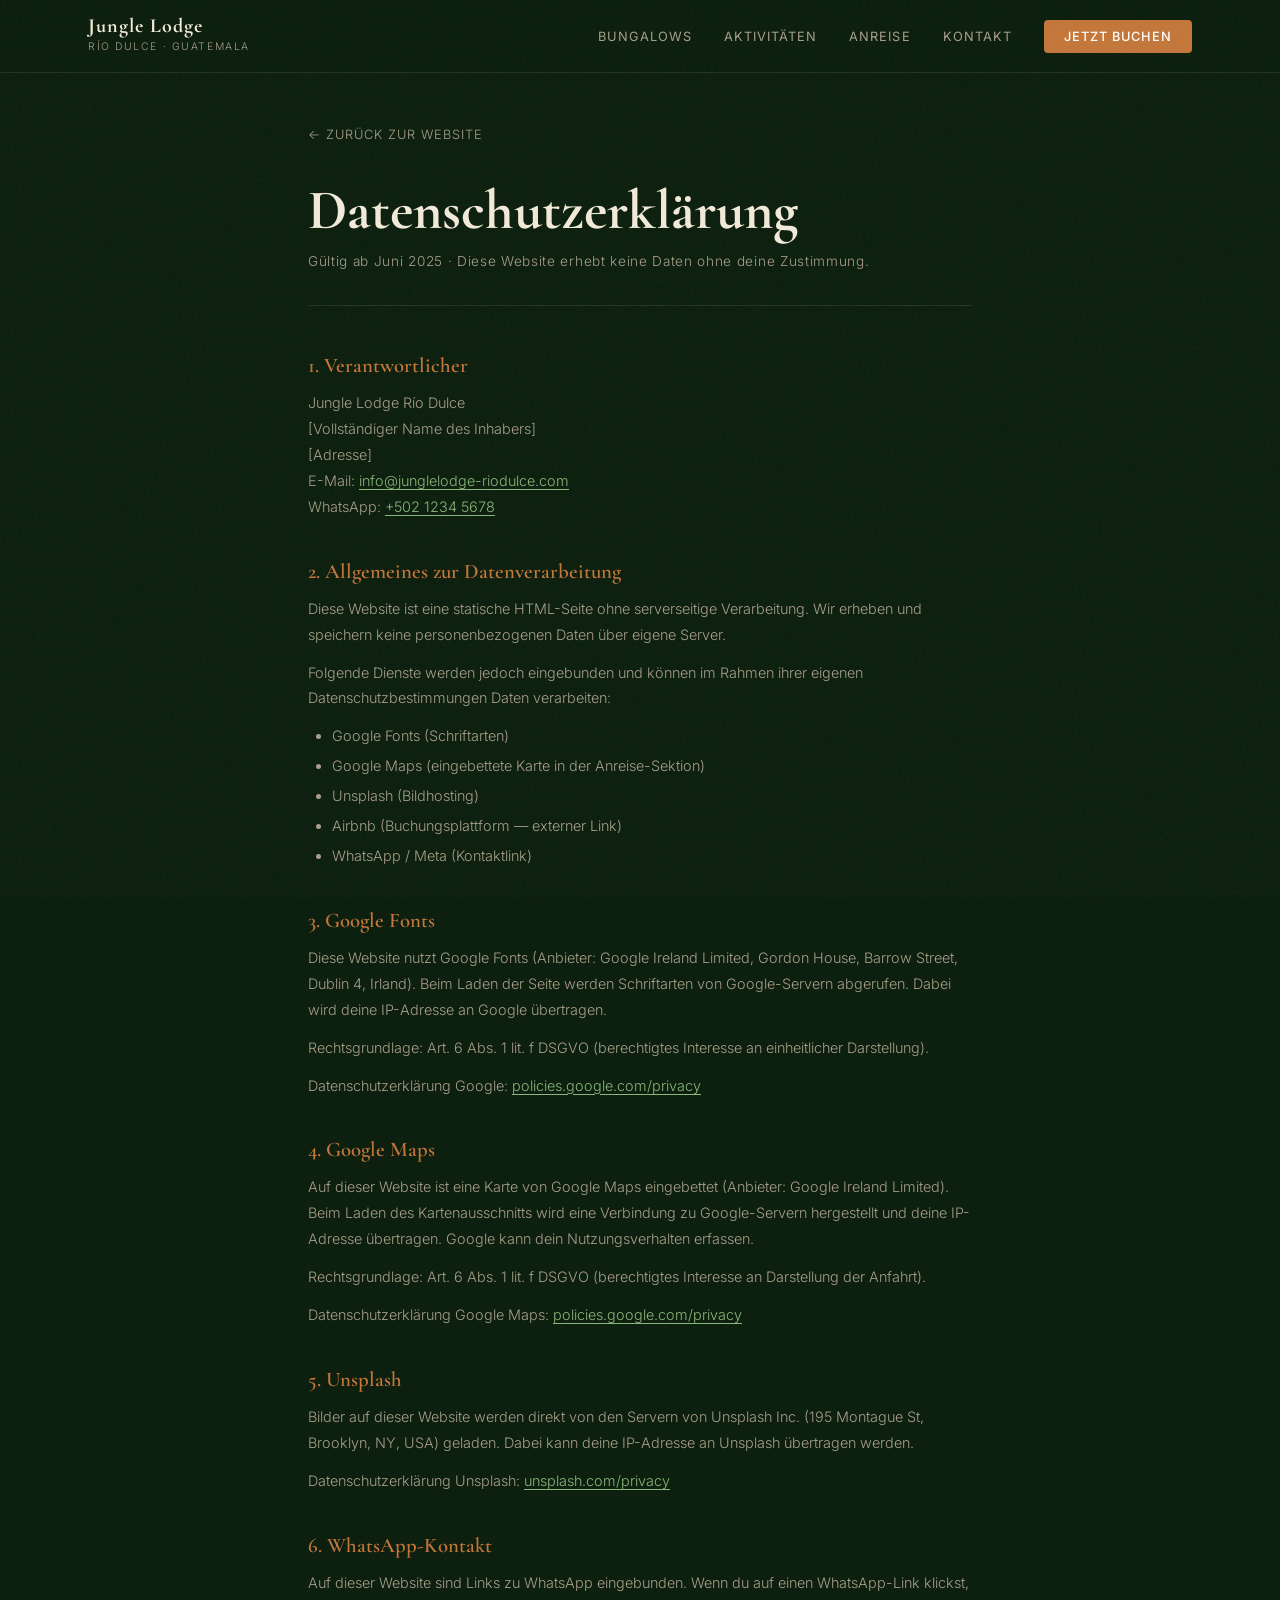
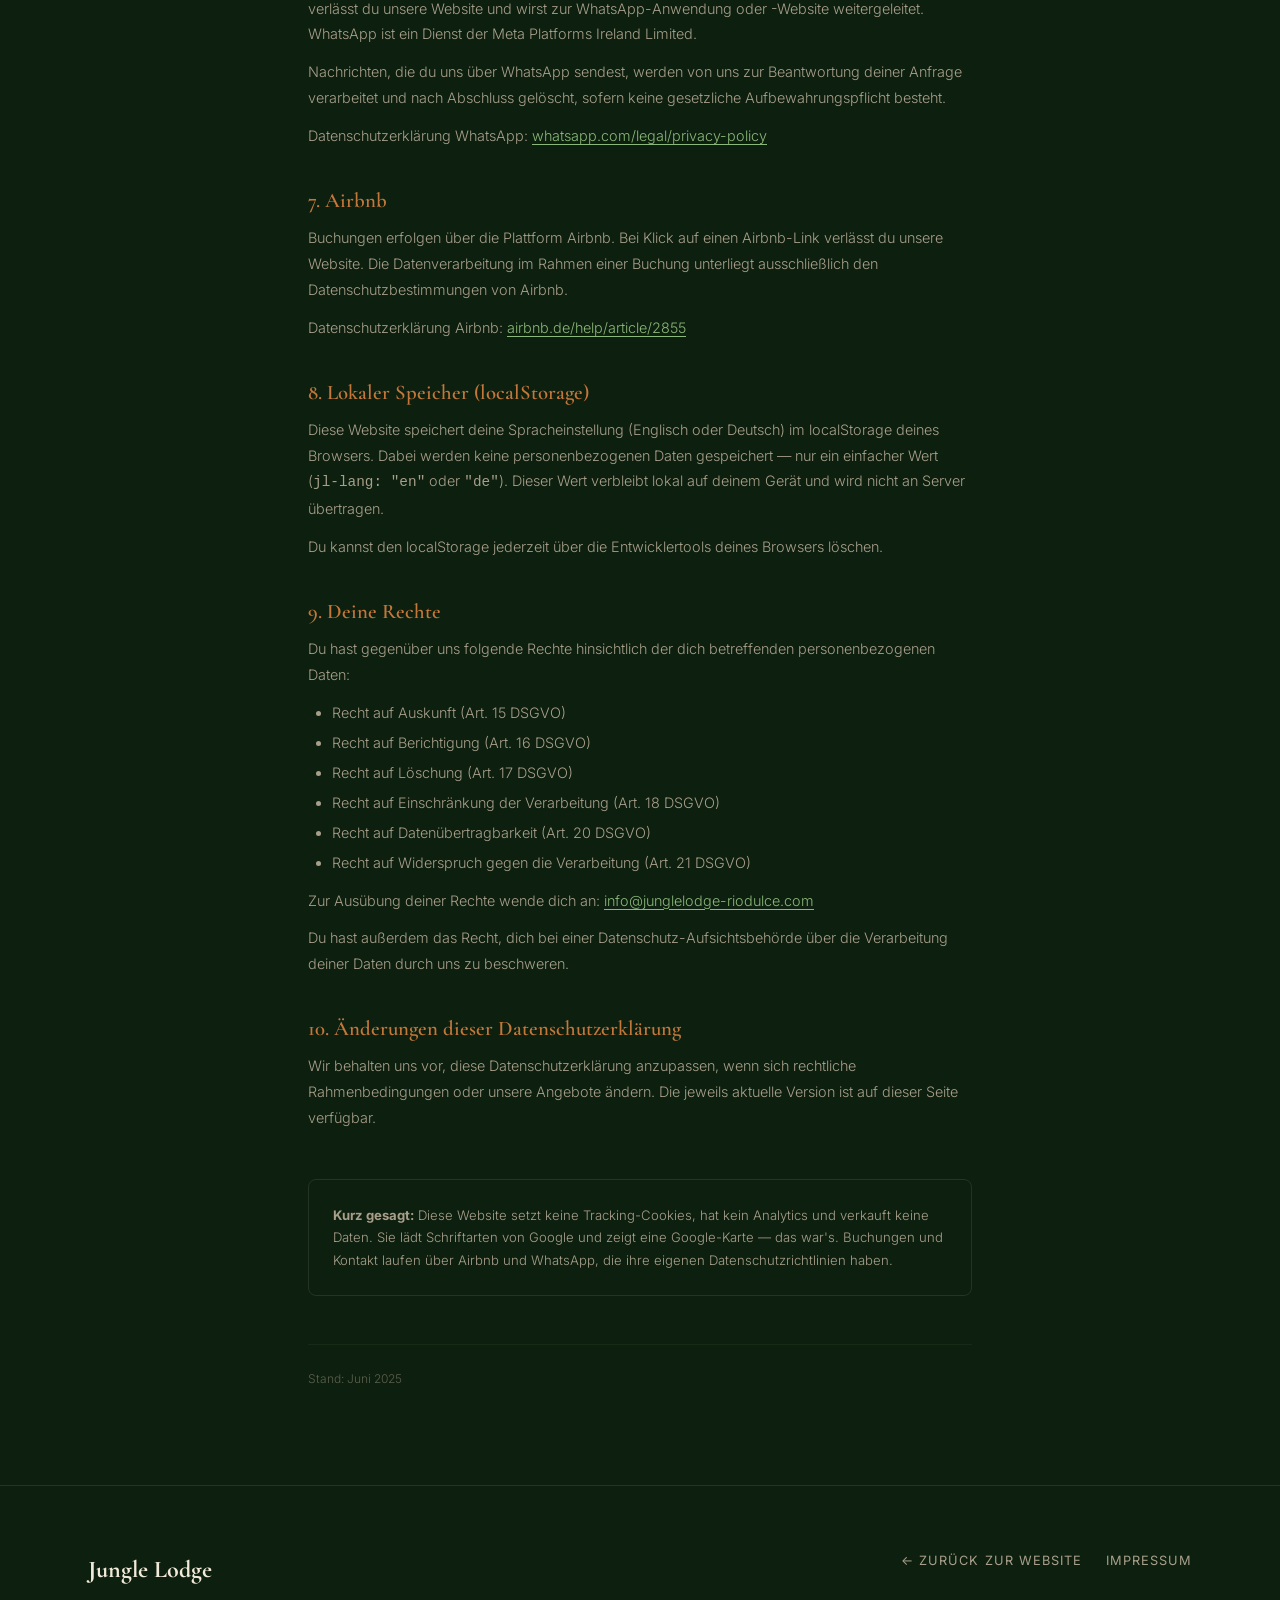
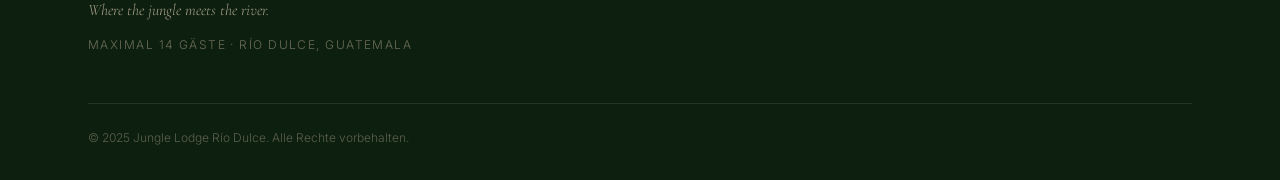
==== datenschutz.html @ 32c6dce7 "Add language switcher (EN/DE), Impressum, Datenschutz, fix distances to km" ====
<!DOCTYPE html>
<html lang="de">
<head>
  <meta charset="UTF-8" />
  <meta name="viewport" content="width=device-width, initial-scale=1.0" />
  <title>Datenschutz · Jungle Lodge Río Dulce</title>
  <link rel="preconnect" href="https://fonts.googleapis.com" />
  <link rel="preconnect" href="https://fonts.gstatic.com" crossorigin />
  <link href="https://fonts.googleapis.com/css2?family=Cormorant+Garamond:ital,wght@0,400;0,600;0,700;1,400;1,600&family=Inter:wght@300;400;500&display=swap" rel="stylesheet" />
  <link rel="stylesheet" href="style.css" />
  <style>
    .legal-page {
      min-height: 100vh;
      padding: 120px 0 6rem;
    }
    .legal-page__header {
      margin-bottom: 3rem;
      padding-bottom: 2rem;
      border-bottom: 1px solid var(--border);
    }
    .legal-page__back {
      display: inline-flex;
      align-items: center;
      gap: 0.5rem;
      font-size: 0.8rem;
      letter-spacing: 0.08em;
      text-transform: uppercase;
      color: var(--text-muted);
      margin-bottom: 2rem;
      transition: color var(--transition);
    }
    .legal-page__back:hover { color: var(--highlight); }
    .legal-page__title {
      font-family: var(--font-display);
      font-size: clamp(2rem, 5vw, 3.5rem);
      font-weight: 700;
      margin-bottom: 0.5rem;
    }
    .legal-page__subtitle {
      font-size: 0.85rem;
      color: var(--text-muted);
      letter-spacing: 0.05em;
    }
    .legal-section {
      margin-bottom: 2.5rem;
    }
    .legal-section h2 {
      font-family: var(--font-display);
      font-size: 1.3rem;
      font-weight: 600;
      margin-bottom: 0.75rem;
      color: var(--accent);
    }
    .legal-section h3 {
      font-family: var(--font-display);
      font-size: 1.05rem;
      font-weight: 600;
      margin: 1.25rem 0 0.5rem;
      color: var(--text);
    }
    .legal-section p,
    .legal-section address {
      font-size: 0.9rem;
      color: var(--text-muted);
      line-height: 1.8;
      font-style: normal;
      margin-bottom: 0.75rem;
    }
    .legal-section ul {
      list-style: disc;
      padding-left: 1.5rem;
      margin-bottom: 0.75rem;
    }
    .legal-section ul li {
      font-size: 0.9rem;
      color: var(--text-muted);
      line-height: 1.8;
      margin-bottom: 0.25rem;
    }
    .legal-section a {
      color: var(--highlight);
      text-decoration: underline;
      text-underline-offset: 3px;
    }
    .legal-note {
      margin-top: 3rem;
      padding: 1.5rem;
      border: 1px solid var(--border);
      border-radius: var(--radius-lg);
      font-size: 0.82rem;
      color: var(--text-muted);
      line-height: 1.7;
    }
    .legal-updated {
      font-size: 0.75rem;
      color: var(--text-muted);
      opacity: 0.5;
      margin-top: 3rem;
      padding-top: 1.5rem;
      border-top: 1px solid var(--border);
    }
  </style>
</head>
<body>

  <nav class="nav scrolled" id="nav">
    <div class="nav__inner">
      <a href="index.html" class="nav__logo">
        <span class="nav__logo-name">Jungle Lodge</span>
        <span class="nav__logo-sub">Río Dulce · Guatemala</span>
      </a>
      <ul class="nav__links">
        <li><a href="index.html#bungalows" class="nav__link">Bungalows</a></li>
        <li><a href="index.html#activities" class="nav__link">Aktivitäten</a></li>
        <li><a href="index.html#arrival" class="nav__link">Anreise</a></li>
        <li><a href="index.html#contact" class="nav__link">Kontakt</a></li>
        <li><a href="#" class="nav__cta">Jetzt buchen</a></li>
      </ul>
      <div class="nav__right-mobile">
        <a href="index.html" class="lang-toggle lang-toggle--mobile">← Zurück</a>
      </div>
    </div>
  </nav>

  <main class="legal-page">
    <div class="container" style="max-width: 760px;">

      <div class="legal-page__header">
        <a href="index.html" class="legal-page__back">← Zurück zur Website</a>
        <h1 class="legal-page__title">Datenschutzerklärung</h1>
        <p class="legal-page__subtitle">Gültig ab Juni 2025 · Diese Website erhebt keine Daten ohne deine Zustimmung.</p>
      </div>

      <div class="legal-section">
        <h2>1. Verantwortlicher</h2>
        <address>
          Jungle Lodge Río Dulce<br>
          [Vollständiger Name des Inhabers]<br>
          [Adresse]<br>
          E-Mail: <a href="mailto:info@junglelodge-riodulce.com">info@junglelodge-riodulce.com</a><br>
          WhatsApp: <a href="https://wa.me/50212345678">+502 1234 5678</a>
        </address>
      </div>

      <div class="legal-section">
        <h2>2. Allgemeines zur Datenverarbeitung</h2>
        <p>Diese Website ist eine statische HTML-Seite ohne serverseitige Verarbeitung. Wir erheben und speichern keine personenbezogenen Daten über eigene Server.</p>
        <p>Folgende Dienste werden jedoch eingebunden und können im Rahmen ihrer eigenen Datenschutzbestimmungen Daten verarbeiten:</p>
        <ul>
          <li>Google Fonts (Schriftarten)</li>
          <li>Google Maps (eingebettete Karte in der Anreise-Sektion)</li>
          <li>Unsplash (Bildhosting)</li>
          <li>Airbnb (Buchungsplattform — externer Link)</li>
          <li>WhatsApp / Meta (Kontaktlink)</li>
        </ul>
      </div>

      <div class="legal-section">
        <h2>3. Google Fonts</h2>
        <p>Diese Website nutzt Google Fonts (Anbieter: Google Ireland Limited, Gordon House, Barrow Street, Dublin 4, Irland). Beim Laden der Seite werden Schriftarten von Google-Servern abgerufen. Dabei wird deine IP-Adresse an Google übertragen.</p>
        <p>Rechtsgrundlage: Art. 6 Abs. 1 lit. f DSGVO (berechtigtes Interesse an einheitlicher Darstellung).</p>
        <p>Datenschutzerklärung Google: <a href="https://policies.google.com/privacy" target="_blank" rel="noopener">policies.google.com/privacy</a></p>
      </div>

      <div class="legal-section">
        <h2>4. Google Maps</h2>
        <p>Auf dieser Website ist eine Karte von Google Maps eingebettet (Anbieter: Google Ireland Limited). Beim Laden des Kartenausschnitts wird eine Verbindung zu Google-Servern hergestellt und deine IP-Adresse übertragen. Google kann dein Nutzungsverhalten erfassen.</p>
        <p>Rechtsgrundlage: Art. 6 Abs. 1 lit. f DSGVO (berechtigtes Interesse an Darstellung der Anfahrt).</p>
        <p>Datenschutzerklärung Google Maps: <a href="https://policies.google.com/privacy" target="_blank" rel="noopener">policies.google.com/privacy</a></p>
      </div>

      <div class="legal-section">
        <h2>5. Unsplash</h2>
        <p>Bilder auf dieser Website werden direkt von den Servern von Unsplash Inc. (195 Montague St, Brooklyn, NY, USA) geladen. Dabei kann deine IP-Adresse an Unsplash übertragen werden.</p>
        <p>Datenschutzerklärung Unsplash: <a href="https://unsplash.com/privacy" target="_blank" rel="noopener">unsplash.com/privacy</a></p>
      </div>

      <div class="legal-section">
        <h2>6. WhatsApp-Kontakt</h2>
        <p>Auf dieser Website sind Links zu WhatsApp eingebunden. Wenn du auf einen WhatsApp-Link klickst, verlässt du unsere Website und wirst zur WhatsApp-Anwendung oder -Website weitergeleitet. WhatsApp ist ein Dienst der Meta Platforms Ireland Limited.</p>
        <p>Nachrichten, die du uns über WhatsApp sendest, werden von uns zur Beantwortung deiner Anfrage verarbeitet und nach Abschluss gelöscht, sofern keine gesetzliche Aufbewahrungspflicht besteht.</p>
        <p>Datenschutzerklärung WhatsApp: <a href="https://www.whatsapp.com/legal/privacy-policy" target="_blank" rel="noopener">whatsapp.com/legal/privacy-policy</a></p>
      </div>

      <div class="legal-section">
        <h2>7. Airbnb</h2>
        <p>Buchungen erfolgen über die Plattform Airbnb. Bei Klick auf einen Airbnb-Link verlässt du unsere Website. Die Datenverarbeitung im Rahmen einer Buchung unterliegt ausschließlich den Datenschutzbestimmungen von Airbnb.</p>
        <p>Datenschutzerklärung Airbnb: <a href="https://www.airbnb.de/help/article/2855" target="_blank" rel="noopener">airbnb.de/help/article/2855</a></p>
      </div>

      <div class="legal-section">
        <h2>8. Lokaler Speicher (localStorage)</h2>
        <p>Diese Website speichert deine Spracheinstellung (Englisch oder Deutsch) im localStorage deines Browsers. Dabei werden keine personenbezogenen Daten gespeichert — nur ein einfacher Wert (<code>jl-lang: "en"</code> oder <code>"de"</code>). Dieser Wert verbleibt lokal auf deinem Gerät und wird nicht an Server übertragen.</p>
        <p>Du kannst den localStorage jederzeit über die Entwicklertools deines Browsers löschen.</p>
      </div>

      <div class="legal-section">
        <h2>9. Deine Rechte</h2>
        <p>Du hast gegenüber uns folgende Rechte hinsichtlich der dich betreffenden personenbezogenen Daten:</p>
        <ul>
          <li>Recht auf Auskunft (Art. 15 DSGVO)</li>
          <li>Recht auf Berichtigung (Art. 16 DSGVO)</li>
          <li>Recht auf Löschung (Art. 17 DSGVO)</li>
          <li>Recht auf Einschränkung der Verarbeitung (Art. 18 DSGVO)</li>
          <li>Recht auf Datenübertragbarkeit (Art. 20 DSGVO)</li>
          <li>Recht auf Widerspruch gegen die Verarbeitung (Art. 21 DSGVO)</li>
        </ul>
        <p>Zur Ausübung deiner Rechte wende dich an: <a href="mailto:info@junglelodge-riodulce.com">info@junglelodge-riodulce.com</a></p>
        <p>Du hast außerdem das Recht, dich bei einer Datenschutz-Aufsichtsbehörde über die Verarbeitung deiner Daten durch uns zu beschweren.</p>
      </div>

      <div class="legal-section">
        <h2>10. Änderungen dieser Datenschutzerklärung</h2>
        <p>Wir behalten uns vor, diese Datenschutzerklärung anzupassen, wenn sich rechtliche Rahmenbedingungen oder unsere Angebote ändern. Die jeweils aktuelle Version ist auf dieser Seite verfügbar.</p>
      </div>

      <div class="legal-note">
        <strong>Kurz gesagt:</strong> Diese Website setzt keine Tracking-Cookies, hat kein Analytics und verkauft keine Daten. Sie lädt Schriftarten von Google und zeigt eine Google-Karte — das war's. Buchungen und Kontakt laufen über Airbnb und WhatsApp, die ihre eigenen Datenschutzrichtlinien haben.
      </div>

      <p class="legal-updated">Stand: Juni 2025</p>

    </div>
  </main>

  <footer class="footer">
    <div class="container">
      <div class="footer__inner">
        <div class="footer__brand">
          <span class="footer__logo">Jungle Lodge</span>
          <span class="footer__tagline">Where the jungle meets the river.</span>
          <span class="footer__detail">Maximal 14 Gäste · Río Dulce, Guatemala</span>
        </div>
        <nav class="footer__links">
          <a href="index.html" class="footer__link">← Zurück zur Website</a>
          <a href="impressum.html" class="footer__link">Impressum</a>
        </nav>
      </div>
      <div class="footer__bottom">
        <p>&copy; 2025 Jungle Lodge Río Dulce. Alle Rechte vorbehalten.</p>
      </div>
    </div>
  </footer>

</body>
</html>
---- style.css ----
/* ═══════════════════════════════════════════════
   JUNGLE LODGE RÍO DULCE — Stylesheet
   Mobile-first · Dark tropical aesthetic
═══════════════════════════════════════════════ */

/* ─── RESET & BASE ─── */
*, *::before, *::after {
  box-sizing: border-box;
  margin: 0;
  padding: 0;
}

:root {
  --bg:          #0d1f0e;
  --bg-mid:      #111a0f;
  --bg-light:    #162514;
  --primary:     #2d5a1b;
  --primary-light: #3a7022;
  --accent:      #c4773a;
  --accent-hover:#d9884a;
  --text:        #f2ead8;
  --text-muted:  #a89f8a;
  --highlight:   #8ab87a;
  --border:      rgba(242, 234, 216, 0.10);

  --font-display: 'Cormorant Garamond', Georgia, serif;
  --font-body:    'Inter', system-ui, sans-serif;

  --radius:      4px;
  --radius-lg:   8px;
  --transition:  0.3s ease;

  --container:   1200px;
  --gutter:      1.5rem;
}

html {
  scroll-behavior: smooth;
  font-size: 16px;
}

body {
  background-color: var(--bg);
  color: var(--text);
  font-family: var(--font-body);
  font-weight: 300;
  line-height: 1.7;
  /* subtle noise texture overlay */
  position: relative;
}

body::before {
  content: '';
  position: fixed;
  inset: 0;
  background-image: url("data:image/svg+xml,%3Csvg viewBox='0 0 256 256' xmlns='http://www.w3.org/2000/svg'%3E%3Cfilter id='noise'%3E%3CfeTurbulence type='fractalNoise' baseFrequency='0.9' numOctaves='4' stitchTiles='stitch'/%3E%3C/filter%3E%3Crect width='100%25' height='100%25' filter='url(%23noise)' opacity='1'/%3E%3C/svg%3E");
  opacity: 0.025;
  pointer-events: none;
  z-index: 9999;
}

img {
  display: block;
  max-width: 100%;
}

a {
  color: inherit;
  text-decoration: none;
}

ul {
  list-style: none;
}

/* ─── TYPOGRAPHY ─── */
h1, h2, h3, h4, h5 {
  font-family: var(--font-display);
  font-weight: 600;
  line-height: 1.15;
  color: var(--text);
}

.section-label {
  font-family: var(--font-body);
  font-size: 0.7rem;
  font-weight: 500;
  letter-spacing: 0.2em;
  text-transform: uppercase;
  color: var(--accent);
  margin-bottom: 0.75rem;
}

.section-title {
  font-family: var(--font-display);
  font-size: clamp(2rem, 5vw, 3rem);
  font-weight: 600;
  color: var(--text);
  margin-bottom: 2rem;
}

/* ─── CONTAINER ─── */
.container {
  width: 100%;
  max-width: var(--container);
  margin-inline: auto;
  padding-inline: var(--gutter);
}

/* ─── BUTTONS ─── */
.btn {
  display: inline-block;
  padding: 0.75rem 1.75rem;
  border-radius: var(--radius);
  font-family: var(--font-body);
  font-size: 0.85rem;
  font-weight: 500;
  letter-spacing: 0.05em;
  text-transform: uppercase;
  transition: all var(--transition);
  cursor: pointer;
  border: none;
  text-align: center;
}

.btn--primary {
  background-color: var(--accent);
  color: #fff;
}
.btn--primary:hover {
  background-color: var(--accent-hover);
  transform: translateY(-1px);
}

.btn--outline {
  background-color: transparent;
  color: var(--text);
  border: 1px solid rgba(242, 234, 216, 0.4);
}
.btn--outline:hover {
  border-color: var(--text);
  background-color: rgba(242, 234, 216, 0.07);
}

.btn--full {
  display: block;
  width: 100%;
}

/* ─── LANGUAGE TOGGLE ─── */
.lang-toggle {
  background: none;
  border: 1px solid rgba(242, 234, 216, 0.25);
  color: var(--text-muted);
  font-family: var(--font-body);
  font-size: 0.7rem;
  font-weight: 500;
  letter-spacing: 0.12em;
  padding: 0.35rem 0.65rem;
  border-radius: var(--radius);
  cursor: pointer;
  transition: all var(--transition);
}
.lang-toggle:hover {
  border-color: var(--text);
  color: var(--text);
}
.lang-toggle--mobile {
  font-size: 0.7rem;
  padding: 0.3rem 0.55rem;
}

.nav__right-mobile {
  display: flex;
  align-items: center;
  gap: 0.75rem;
}

/* ─── SCROLL ANIMATIONS ─── */
.fade-in-up {
  opacity: 0;
  transform: translateY(28px);
  transition: opacity 0.65s ease, transform 0.65s ease;
}
.fade-in-up.visible {
  opacity: 1;
  transform: translateY(0);
}

/* ═══════════════════════════════════════════════
   NAVIGATION
═══════════════════════════════════════════════ */
.nav {
  position: fixed;
  top: 0;
  left: 0;
  right: 0;
  z-index: 1000;
  transition: background-color 0.4s ease, backdrop-filter 0.4s ease, box-shadow 0.4s ease;
  padding: 1.5rem 0;
}

.nav.scrolled {
  background-color: rgba(13, 31, 14, 0.96);
  backdrop-filter: blur(12px);
  box-shadow: 0 1px 0 var(--border);
  padding: 1rem 0;
}

.nav__inner {
  max-width: var(--container);
  margin-inline: auto;
  padding-inline: var(--gutter);
  display: flex;
  align-items: center;
  justify-content: space-between;
}

.nav__logo {
  display: flex;
  flex-direction: column;
}
.nav__logo-name {
  font-family: var(--font-display);
  font-size: 1.25rem;
  font-weight: 700;
  letter-spacing: 0.05em;
  color: var(--text);
  line-height: 1;
}
.nav__logo-sub {
  font-size: 0.65rem;
  letter-spacing: 0.15em;
  text-transform: uppercase;
  color: var(--text-muted);
  margin-top: 2px;
}

.nav__links {
  display: none;
  align-items: center;
  gap: 2rem;
}

.nav__link {
  font-size: 0.8rem;
  font-weight: 400;
  letter-spacing: 0.08em;
  text-transform: uppercase;
  color: var(--text-muted);
  transition: color var(--transition);
}
.nav__link:hover {
  color: var(--text);
}

.nav__cta {
  font-size: 0.8rem;
  font-weight: 500;
  letter-spacing: 0.08em;
  text-transform: uppercase;
  background-color: var(--accent);
  color: #fff;
  padding: 0.55rem 1.25rem;
  border-radius: var(--radius);
  transition: background-color var(--transition);
}
.nav__cta:hover {
  background-color: var(--accent-hover);
}

.nav__hamburger {
  display: flex;
  flex-direction: column;
  gap: 5px;
  background: none;
  border: none;
  cursor: pointer;
  padding: 4px;
}
.nav__hamburger span {
  display: block;
  width: 24px;
  height: 1.5px;
  background-color: var(--text);
  transition: all var(--transition);
}

/* Mobile overlay */
.nav__overlay {
  position: fixed;
  inset: 0;
  background-color: var(--bg);
  display: flex;
  flex-direction: column;
  align-items: center;
  justify-content: center;
  gap: 2.5rem;
  opacity: 0;
  pointer-events: none;
  transition: opacity 0.35s ease;
  z-index: 2000;
}
.nav__overlay.open {
  opacity: 1;
  pointer-events: all;
}

.nav__overlay-close {
  position: absolute;
  top: 1.5rem;
  right: 1.5rem;
  background: none;
  border: none;
  color: var(--text-muted);
  font-size: 1.5rem;
  cursor: pointer;
  transition: color var(--transition);
}
.nav__overlay-close:hover {
  color: var(--text);
}

.nav__overlay-links {
  display: flex;
  flex-direction: column;
  align-items: center;
  gap: 2rem;
}
.nav__overlay-link {
  font-family: var(--font-display);
  font-size: 2.25rem;
  font-weight: 600;
  color: var(--text);
  transition: color var(--transition);
}
.nav__overlay-link:hover {
  color: var(--highlight);
}
.nav__overlay-cta {
  display: inline-block;
  margin-top: 0.5rem;
  background-color: var(--accent);
  color: #fff;
  padding: 0.9rem 2.5rem;
  border-radius: var(--radius);
  font-size: 0.9rem;
  font-weight: 500;
  letter-spacing: 0.08em;
  text-transform: uppercase;
  transition: background-color var(--transition);
}
.nav__overlay-cta:hover {
  background-color: var(--accent-hover);
}

/* ═══════════════════════════════════════════════
   HERO
═══════════════════════════════════════════════ */
.hero {
  position: relative;
  height: 100svh;
  min-height: 600px;
  display: flex;
  align-items: center;
  justify-content: center;
  overflow: hidden;
}

.hero__bg {
  position: absolute;
  inset: 0;
}

.hero__img {
  width: 100%;
  height: 100%;
  object-fit: cover;
  object-position: center;
}

.hero__overlay {
  position: absolute;
  inset: 0;
  background: linear-gradient(
    to bottom,
    rgba(13, 31, 14, 0.35) 0%,
    rgba(13, 31, 14, 0.15) 40%,
    rgba(13, 31, 14, 0.75) 80%,
    rgba(13, 31, 14, 0.95) 100%
  );
}

.hero__content {
  position: relative;
  z-index: 2;
  text-align: center;
  padding: var(--gutter);
  max-width: 800px;
}

.hero__eyebrow {
  font-size: 0.7rem;
  font-weight: 500;
  letter-spacing: 0.25em;
  text-transform: uppercase;
  color: var(--accent);
  margin-bottom: 1rem;
  transition-delay: 0.1s;
}

.hero__headline {
  font-family: var(--font-display);
  font-size: clamp(3rem, 9vw, 6.5rem);
  font-weight: 700;
  line-height: 1.05;
  color: var(--text);
  margin-bottom: 1.25rem;
  transition-delay: 0.2s;
}

.hero__sub {
  font-size: clamp(0.95rem, 2vw, 1.15rem);
  color: rgba(242, 234, 216, 0.75);
  line-height: 1.6;
  margin-bottom: 2.5rem;
  transition-delay: 0.3s;
}

.hero__actions {
  display: flex;
  gap: 1rem;
  justify-content: center;
  flex-wrap: wrap;
  transition-delay: 0.4s;
}

/* Scroll indicator */
.hero__scroll-indicator {
  position: absolute;
  bottom: 2rem;
  left: 50%;
  transform: translateX(-50%);
  z-index: 2;
}
.hero__scroll-icon {
  display: block;
  width: 24px;
  height: 40px;
  border: 1.5px solid rgba(242, 234, 216, 0.35);
  border-radius: 12px;
  position: relative;
}
.hero__scroll-icon::after {
  content: '';
  position: absolute;
  top: 6px;
  left: 50%;
  transform: translateX(-50%);
  width: 3px;
  height: 8px;
  background-color: var(--accent);
  border-radius: 2px;
  animation: scroll-dot 2s ease infinite;
}
@keyframes scroll-dot {
  0%   { opacity: 1; top: 6px; }
  100% { opacity: 0; top: 20px; }
}

/* ═══════════════════════════════════════════════
   INTRO / PHILOSOPHY
═══════════════════════════════════════════════ */
.intro {
  padding: 7rem 0 5rem;
  background-color: var(--bg);
}

.intro__text {
  max-width: 680px;
  margin-bottom: 4rem;
}

.intro__body {
  font-size: clamp(1rem, 2vw, 1.2rem);
  color: var(--text-muted);
  line-height: 1.8;
}

.intro__pillars {
  display: grid;
  grid-template-columns: 1fr;
  gap: 2rem;
}

.pillar {
  padding: 2rem;
  background-color: var(--bg-light);
  border: 1px solid var(--border);
  border-radius: var(--radius-lg);
  transition-delay: calc(var(--i, 0) * 0.1s);
}

.pillar__icon {
  font-size: 2rem;
  display: block;
  margin-bottom: 1rem;
}

.pillar__title {
  font-family: var(--font-display);
  font-size: 1.4rem;
  font-weight: 600;
  margin-bottom: 0.5rem;
}

.pillar__desc {
  font-size: 0.9rem;
  color: var(--text-muted);
  line-height: 1.7;
}

/* ═══════════════════════════════════════════════
   BUNGALOWS
═══════════════════════════════════════════════ */
.bungalows {
  padding: 6rem 0;
  background-color: var(--bg-mid);
}

.section-header {
  margin-bottom: 3.5rem;
}

.bungalows__grid {
  display: grid;
  grid-template-columns: 1fr;
  gap: 2rem;
  margin-bottom: 2.5rem;
}

.bungalow-card {
  background-color: var(--bg-light);
  border: 1px solid var(--border);
  border-radius: var(--radius-lg);
  overflow: hidden;
  display: flex;
  flex-direction: column;
  transition: transform 0.35s ease, box-shadow 0.35s ease;
}
.bungalow-card:hover {
  transform: translateY(-4px);
  box-shadow: 0 16px 48px rgba(0,0,0,0.4);
}

.bungalow-card__img-wrap {
  position: relative;
  overflow: hidden;
  height: 240px;
}
.bungalow-card__img {
  width: 100%;
  height: 100%;
  object-fit: cover;
  transition: transform 0.6s ease;
}
.bungalow-card:hover .bungalow-card__img {
  transform: scale(1.04);
}

.bungalow-card__badge {
  position: absolute;
  top: 1rem;
  right: 1rem;
  background-color: var(--accent);
  color: #fff;
  font-size: 0.75rem;
  font-weight: 500;
  letter-spacing: 0.04em;
  padding: 0.35rem 0.75rem;
  border-radius: 2px;
}

.bungalow-card__body {
  padding: 1.75rem;
  display: flex;
  flex-direction: column;
  gap: 0.75rem;
  flex: 1;
}

.bungalow-card__name {
  font-family: var(--font-display);
  font-size: 1.6rem;
  font-weight: 700;
}

.bungalow-card__target {
  font-size: 0.75rem;
  letter-spacing: 0.1em;
  text-transform: uppercase;
  color: var(--accent);
  font-weight: 500;
}

.bungalow-card__desc {
  font-size: 0.9rem;
  color: var(--text-muted);
  line-height: 1.7;
  flex: 1;
}

.bungalow-card__tags {
  display: flex;
  flex-wrap: wrap;
  gap: 0.4rem;
  margin-top: 0.25rem;
}

.tag {
  font-size: 0.7rem;
  font-weight: 500;
  letter-spacing: 0.06em;
  text-transform: uppercase;
  color: var(--highlight);
  background-color: rgba(138, 184, 122, 0.1);
  border: 1px solid rgba(138, 184, 122, 0.2);
  padding: 0.25rem 0.6rem;
  border-radius: 2px;
}

.bungalows__note {
  font-size: 0.85rem;
  color: var(--text-muted);
  text-align: center;
  padding: 1.25rem 1rem;
  border-top: 1px solid var(--border);
}

/* ═══════════════════════════════════════════════
   ACTIVITIES
═══════════════════════════════════════════════ */
.activities {
  padding: 6rem 0;
  background-color: var(--bg);
}

.activities__grid {
  display: grid;
  grid-template-columns: 1fr;
  gap: 1.5rem;
}

.activity-card {
  display: flex;
  gap: 1.5rem;
  align-items: flex-start;
  padding: 1.75rem;
  background-color: var(--bg-light);
  border: 1px solid var(--border);
  border-radius: var(--radius-lg);
  transition: border-color var(--transition);
}
.activity-card:hover {
  border-color: rgba(196, 119, 58, 0.3);
}

.activity-card__icon {
  font-size: 2rem;
  flex-shrink: 0;
  margin-top: 2px;
}

.activity-card__body {
  flex: 1;
}

.activity-card__meta {
  display: flex;
  align-items: baseline;
  justify-content: space-between;
  gap: 1rem;
  margin-bottom: 0.5rem;
  flex-wrap: wrap;
}

.activity-card__name {
  font-family: var(--font-display);
  font-size: 1.3rem;
  font-weight: 600;
}

.activity-card__price {
  font-size: 0.75rem;
  font-weight: 500;
  letter-spacing: 0.06em;
  text-transform: uppercase;
  color: var(--accent);
  white-space: nowrap;
}
.activity-card__price--free {
  color: var(--highlight);
}

.activity-card__desc {
  font-size: 0.9rem;
  color: var(--text-muted);
  line-height: 1.7;
}

/* ═══════════════════════════════════════════════
   ATMOSPHERE / THE LODGE
═══════════════════════════════════════════════ */
.atmosphere {
  display: grid;
  grid-template-columns: 1fr;
  min-height: 600px;
}

.atmosphere__img-wrap {
  position: relative;
  height: 360px;
  overflow: hidden;
}

.atmosphere__img {
  width: 100%;
  height: 100%;
  object-fit: cover;
}

.atmosphere__content {
  background-color: var(--bg-mid);
  padding: 4rem var(--gutter);
  display: flex;
  flex-direction: column;
  justify-content: center;
  max-width: var(--container);
  margin-inline: auto;
}

.atmosphere__body {
  font-size: 0.95rem;
  color: var(--text-muted);
  line-height: 1.8;
  max-width: 560px;
  margin-bottom: 1.25rem;
}

.atmosphere__quote {
  font-family: var(--font-display);
  font-style: italic;
  font-size: clamp(1.3rem, 3vw, 1.8rem);
  color: var(--text);
  border-left: 3px solid var(--accent);
  padding-left: 1.25rem;
  margin-top: 2rem;
  max-width: 500px;
  line-height: 1.4;
}

/* ═══════════════════════════════════════════════
   ARRIVAL
═══════════════════════════════════════════════ */
.arrival {
  padding: 6rem 0;
  background-color: var(--bg);
}

.arrival__layout {
  display: grid;
  grid-template-columns: 1fr;
  gap: 3rem;
}

.arrival__steps {
  display: flex;
  flex-direction: column;
  gap: 2rem;
}

.arrival__step {
  display: flex;
  gap: 1.5rem;
  align-items: flex-start;
}

.arrival__step-num {
  font-family: var(--font-display);
  font-size: 2.5rem;
  font-weight: 700;
  color: var(--primary-light);
  opacity: 0.5;
  line-height: 1;
  flex-shrink: 0;
  width: 3rem;
}

.arrival__step-text h4 {
  font-family: var(--font-display);
  font-size: 1.25rem;
  font-weight: 600;
  margin-bottom: 0.4rem;
}
.arrival__step-text p {
  font-size: 0.9rem;
  color: var(--text-muted);
  line-height: 1.7;
}

.arrival__map-wrap {
  border-radius: var(--radius-lg);
  overflow: hidden;
  border: 1px solid var(--border);
  margin-bottom: 1rem;
}

.arrival__whatsapp {
  margin-top: 0.5rem;
}

/* ═══════════════════════════════════════════════
   CONTACT STRIP
═══════════════════════════════════════════════ */
.contact-strip {
  padding: 6rem 0;
  background-color: var(--bg-mid);
  border-top: 1px solid var(--border);
}

.contact-strip__inner {
  display: grid;
  grid-template-columns: 1fr;
  gap: 3rem;
  align-items: center;
}

.contact-strip__review {
  font-family: var(--font-display);
  font-style: italic;
  font-size: clamp(1.2rem, 3vw, 1.7rem);
  color: var(--text);
  line-height: 1.5;
  margin-bottom: 0.75rem;
}

.contact-strip__attribution {
  font-size: 0.8rem;
  letter-spacing: 0.1em;
  text-transform: uppercase;
  color: var(--text-muted);
}

.contact-strip__cta-label {
  font-size: 0.85rem;
  color: var(--text-muted);
  margin-bottom: 1.25rem;
  letter-spacing: 0.04em;
}

.contact-strip__actions {
  display: flex;
  flex-direction: column;
  gap: 0.75rem;
}

/* ═══════════════════════════════════════════════
   FOOTER
═══════════════════════════════════════════════ */
.footer {
  background-color: var(--bg);
  border-top: 1px solid var(--border);
  padding: 4rem 0 2rem;
}

.footer__inner {
  display: flex;
  flex-direction: column;
  gap: 2rem;
  margin-bottom: 3rem;
}

.footer__brand {
  display: flex;
  flex-direction: column;
  gap: 0.4rem;
}

.footer__logo {
  font-family: var(--font-display);
  font-size: 1.5rem;
  font-weight: 700;
  color: var(--text);
}

.footer__tagline {
  font-family: var(--font-display);
  font-style: italic;
  font-size: 1rem;
  color: var(--text-muted);
}

.footer__detail {
  font-size: 0.75rem;
  letter-spacing: 0.12em;
  text-transform: uppercase;
  color: var(--text-muted);
  opacity: 0.6;
  margin-top: 0.25rem;
}

.footer__links {
  display: flex;
  flex-wrap: wrap;
  gap: 1.5rem;
}

.footer__link {
  font-size: 0.8rem;
  font-weight: 400;
  letter-spacing: 0.08em;
  text-transform: uppercase;
  color: var(--text-muted);
  transition: color var(--transition);
}
.footer__link:hover {
  color: var(--highlight);
}

.footer__bottom {
  border-top: 1px solid var(--border);
  padding-top: 1.5rem;
}
.footer__bottom p {
  font-size: 0.75rem;
  color: var(--text-muted);
  opacity: 0.5;
}

/* ═══════════════════════════════════════════════
   RESPONSIVE — TABLET 768px
═══════════════════════════════════════════════ */
@media (min-width: 768px) {

  :root {
    --gutter: 2.5rem;
  }

  /* Nav */
  .nav__links {
    display: flex;
  }
  .nav__right-mobile {
    display: none;
  }

  /* Intro pillars */
  .intro__pillars {
    grid-template-columns: repeat(3, 1fr);
  }

  /* Bungalow grid */
  .bungalows__grid {
    grid-template-columns: repeat(2, 1fr);
  }

  /* Activities */
  .activities__grid {
    grid-template-columns: repeat(2, 1fr);
  }

  /* Atmosphere */
  .atmosphere {
    grid-template-columns: 1fr 1fr;
  }
  .atmosphere__img-wrap {
    height: auto;
    min-height: 500px;
  }
  .atmosphere__content {
    padding: 5rem 4rem;
  }

  /* Arrival */
  .arrival__layout {
    grid-template-columns: 1fr 1fr;
  }

  /* Contact strip */
  .contact-strip__inner {
    grid-template-columns: 1fr auto;
  }
  .contact-strip__actions {
    flex-direction: row;
    align-items: flex-start;
    flex-shrink: 0;
  }

  /* Footer */
  .footer__inner {
    flex-direction: row;
    justify-content: space-between;
    align-items: flex-start;
  }
}

/* ═══════════════════════════════════════════════
   RESPONSIVE — DESKTOP 1200px
═══════════════════════════════════════════════ */
@media (min-width: 1200px) {

  :root {
    --gutter: 3rem;
  }

  /* Bungalow grid → 3 columns */
  .bungalows__grid {
    grid-template-columns: repeat(3, 1fr);
  }

  /* Bungalow card image taller on big screens */
  .bungalow-card__img-wrap {
    height: 260px;
  }

  /* Activities → 2x2 keeps well */

  /* Atmosphere */
  .atmosphere__img-wrap {
    min-height: 580px;
  }
}
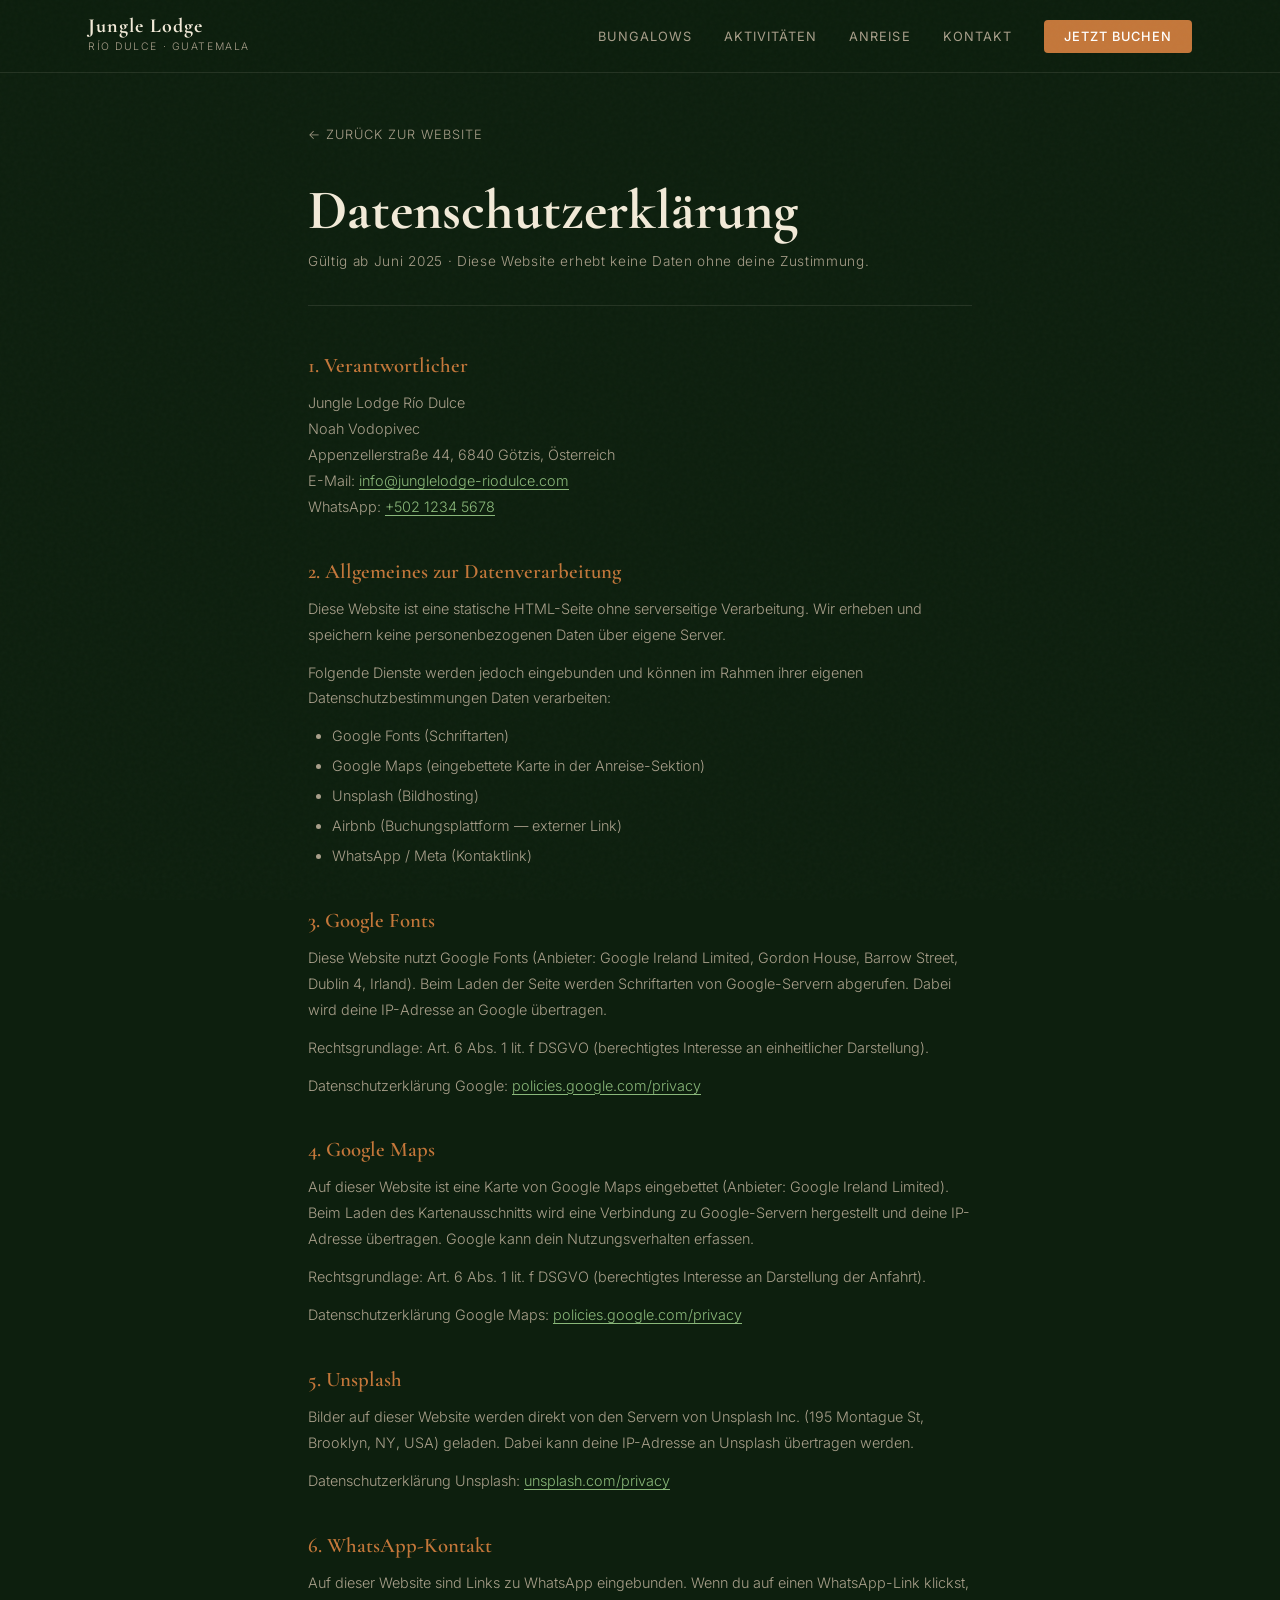
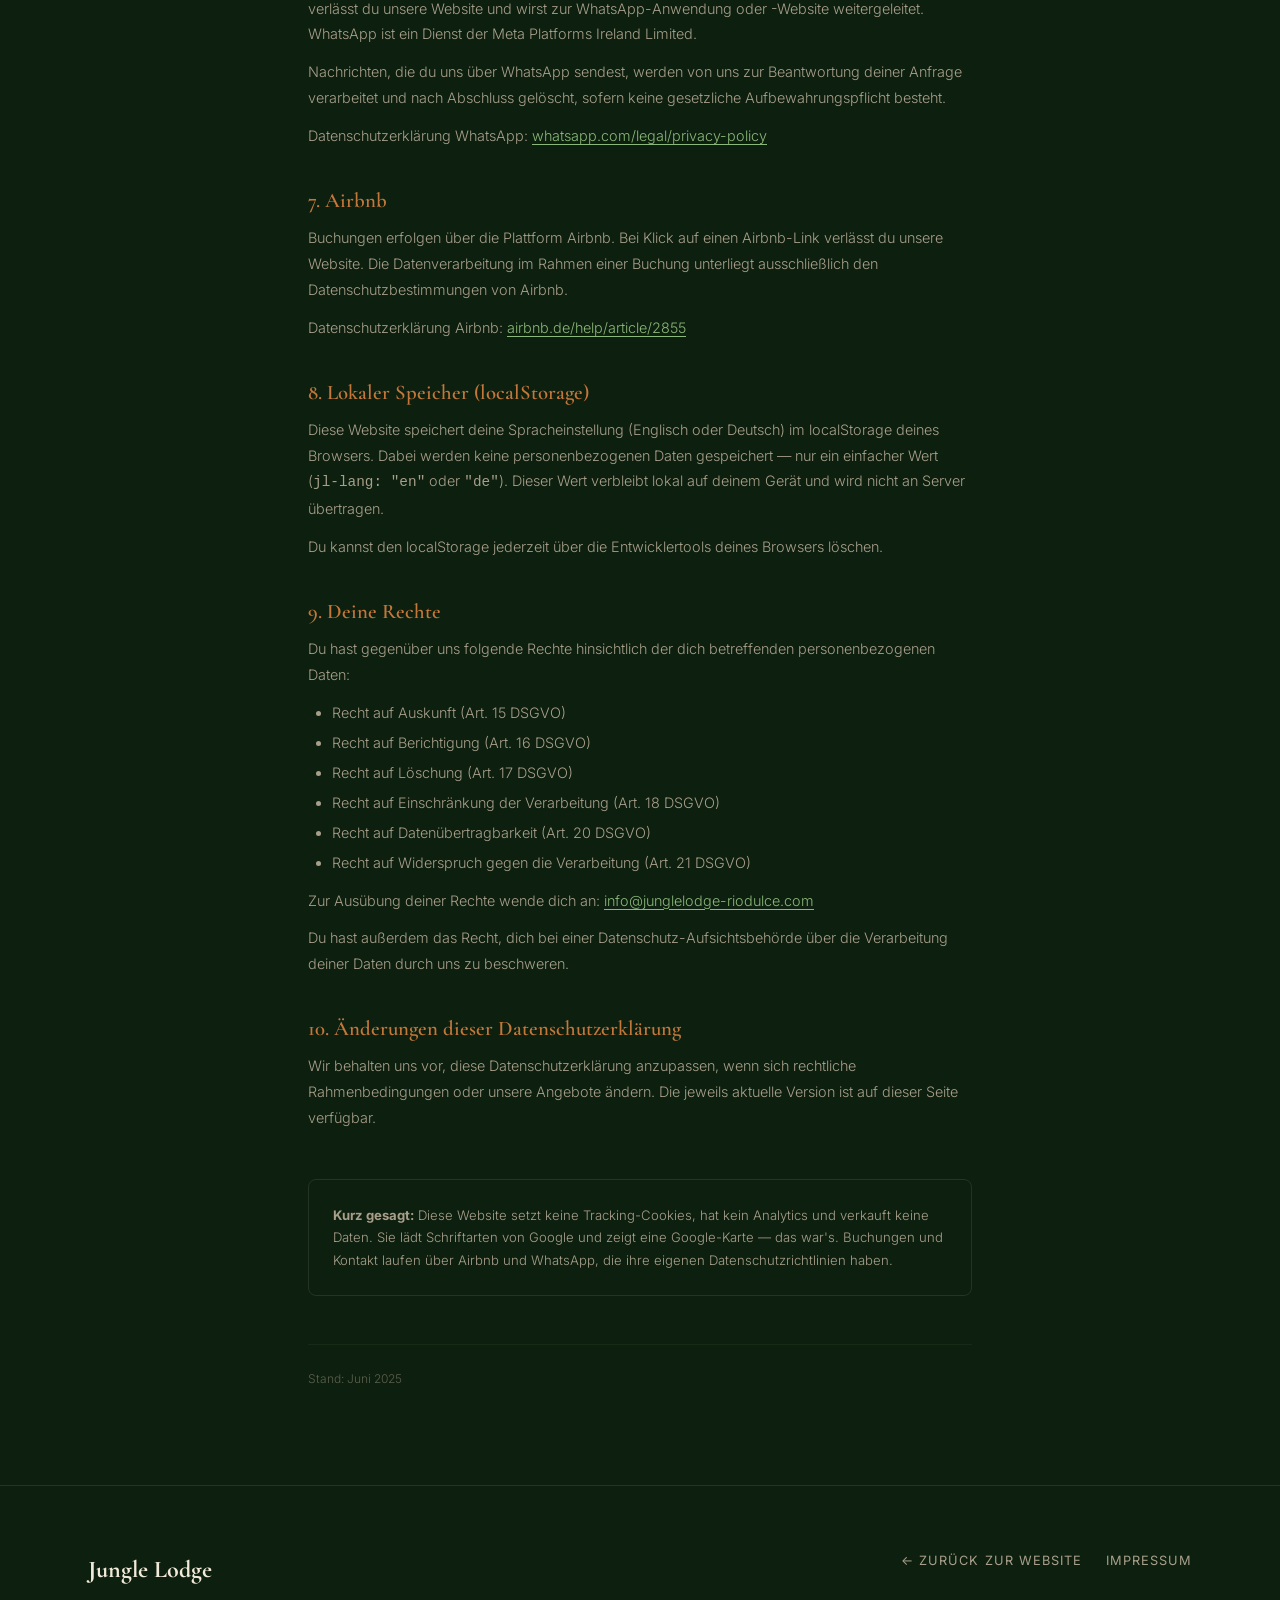
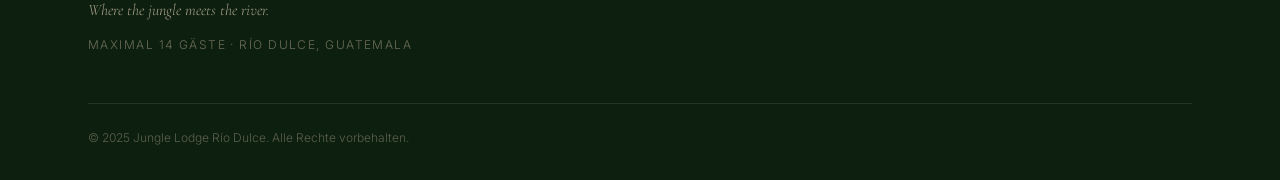
==== commit a9988f42: "Fill in real name and address in Impressum and Datenschutz" ====
--- a/datenschutz.html
+++ b/datenschutz.html
@@ -135,8 +135,8 @@
         <h2>1. Verantwortlicher</h2>
         <address>
           Jungle Lodge Río Dulce<br>
-          [Vollständiger Name des Inhabers]<br>
-          [Adresse]<br>
+          Noah Vodopivec<br>
+          Appenzellerstraße 44, 6840 Götzis, Österreich<br>
           E-Mail: <a href="mailto:info@junglelodge-riodulce.com">info@junglelodge-riodulce.com</a><br>
           WhatsApp: <a href="https://wa.me/50212345678">+502 1234 5678</a>
         </address>
--- a/style.css
+++ b/style.css
@@ -220,6 +220,13 @@
   display: flex;
   flex-direction: column;
 }
+.nav__logo-img {
+  height: 72px;
+  width: auto;
+  border-radius: 6px;
+  display: block;
+}
+
 .nav__logo-name {
   font-family: var(--font-display);
   font-size: 1.25rem;
@@ -886,6 +893,16 @@
   gap: 0.4rem;
 }
 
+.footer__logo-img {
+  height: auto;
+  width: 160px;
+  max-width: 100%;
+  border-radius: 8px;
+  margin-bottom: 0.5rem;
+  display: block;
+  object-fit: contain;
+}
+
 .footer__logo {
   font-family: var(--font-display);
   font-size: 1.5rem;
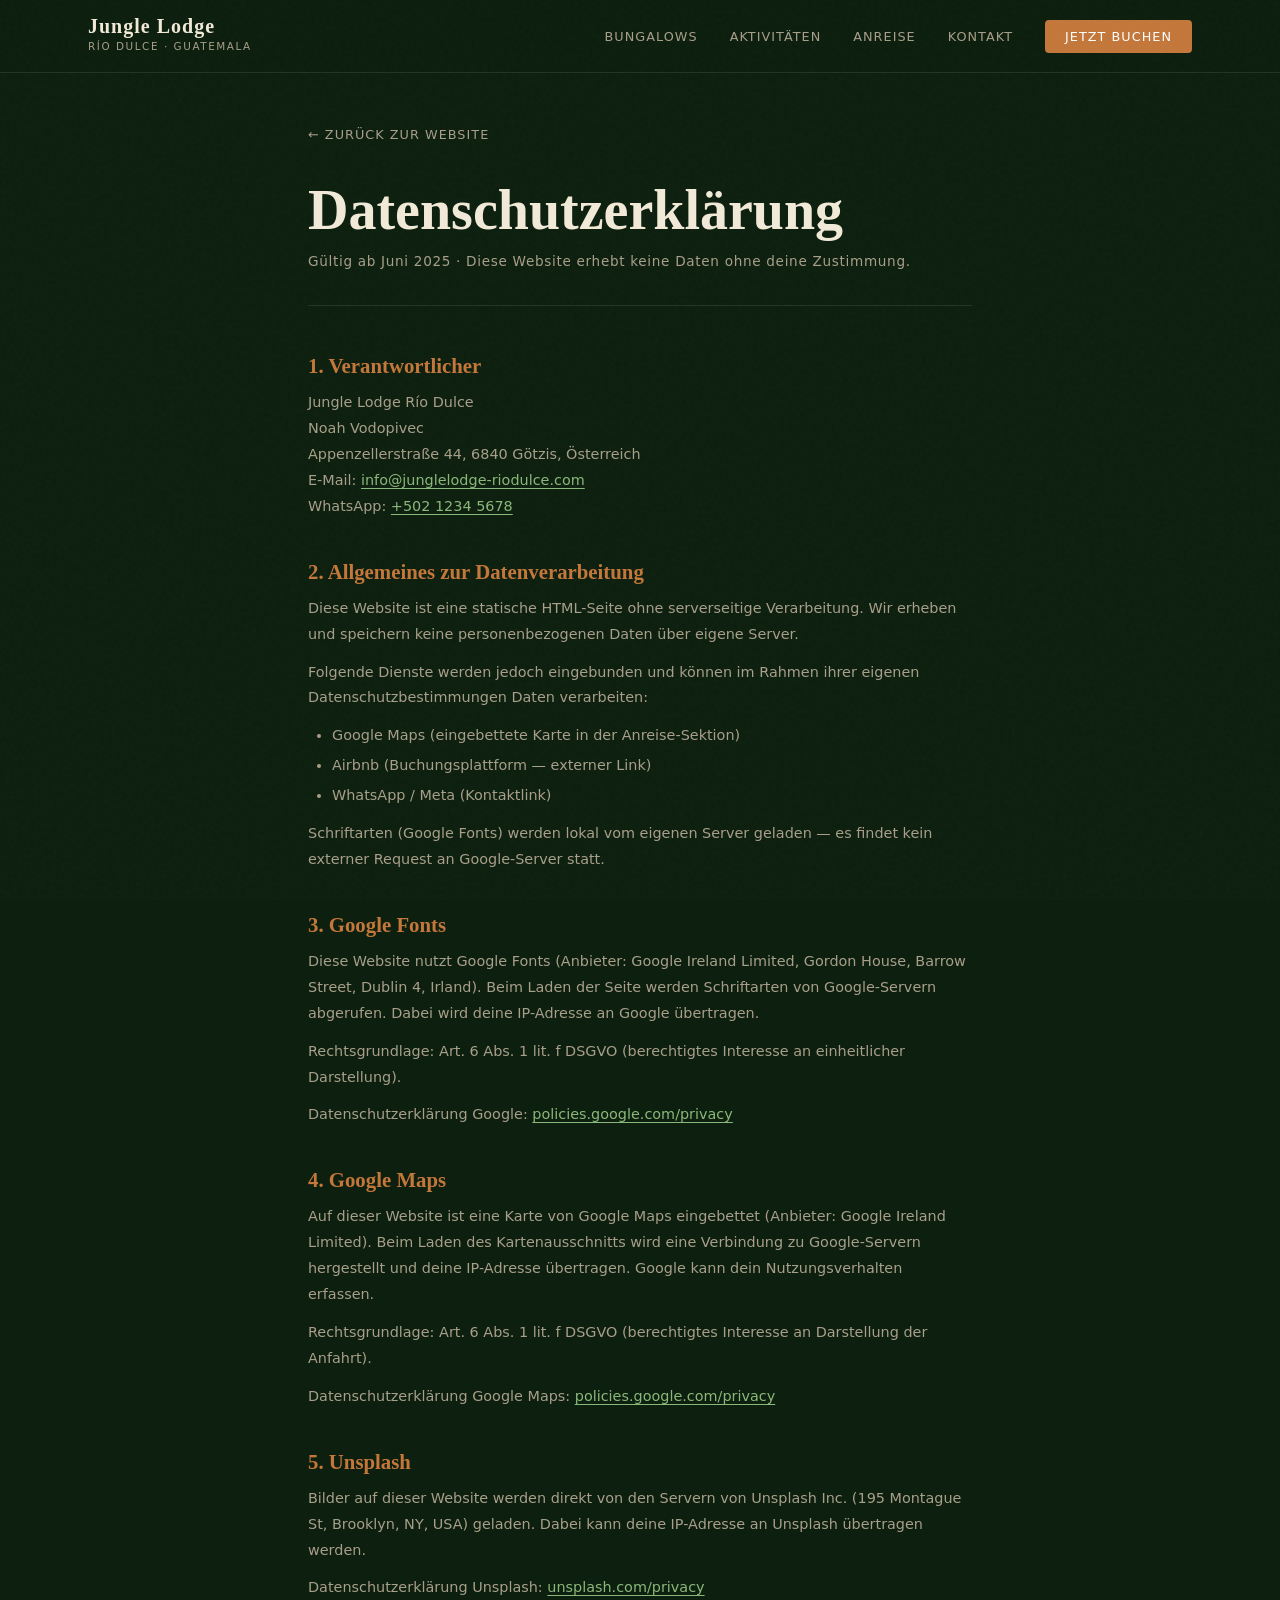
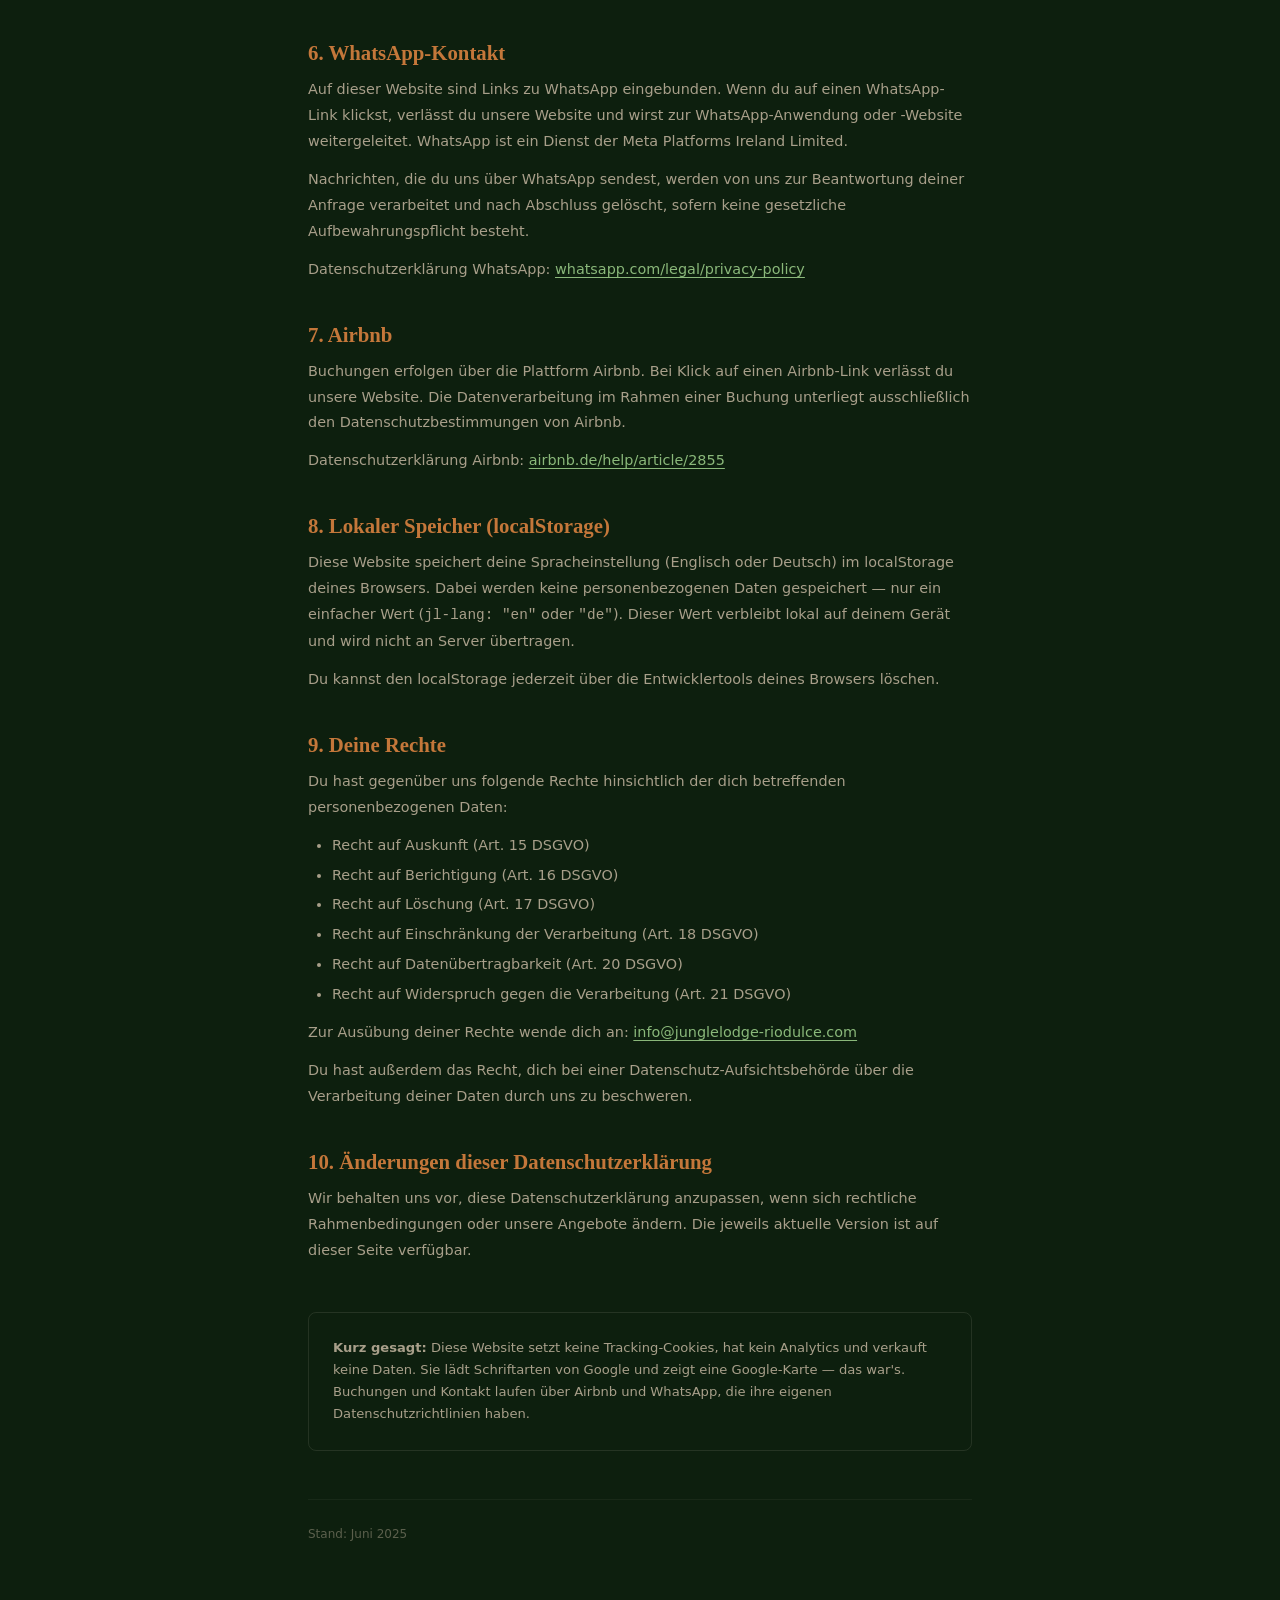
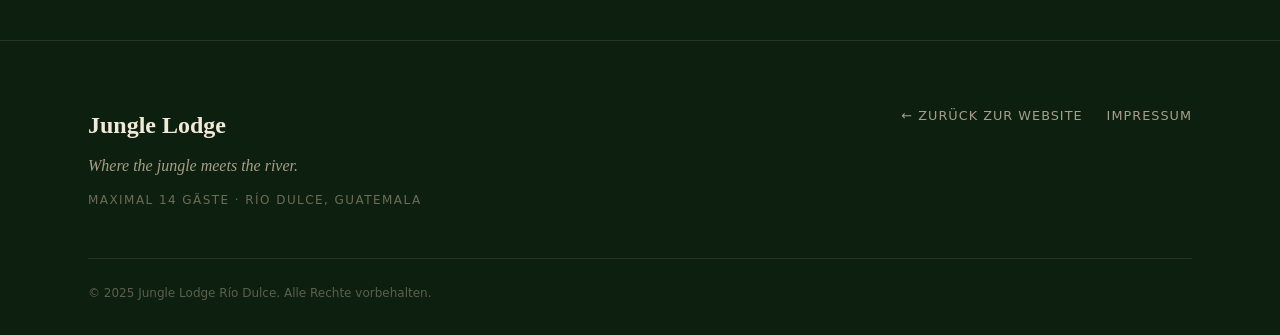
==== commit 4e5ee6bc: "Host Google Fonts locally, add robots.txt and sitemap.xml" ====
--- a/datenschutz.html
+++ b/datenschutz.html
@@ -4,9 +4,7 @@
   <meta charset="UTF-8" />
   <meta name="viewport" content="width=device-width, initial-scale=1.0" />
   <title>Datenschutz · Jungle Lodge Río Dulce</title>
-  <link rel="preconnect" href="https://fonts.googleapis.com" />
-  <link rel="preconnect" href="https://fonts.gstatic.com" crossorigin />
-  <link href="https://fonts.googleapis.com/css2?family=Cormorant+Garamond:ital,wght@0,400;0,600;0,700;1,400;1,600&family=Inter:wght@300;400;500&display=swap" rel="stylesheet" />
+  <link rel="stylesheet" href="assets/fonts.css" />
   <link rel="stylesheet" href="style.css" />
   <style>
     .legal-page {
@@ -147,12 +145,11 @@
         <p>Diese Website ist eine statische HTML-Seite ohne serverseitige Verarbeitung. Wir erheben und speichern keine personenbezogenen Daten über eigene Server.</p>
         <p>Folgende Dienste werden jedoch eingebunden und können im Rahmen ihrer eigenen Datenschutzbestimmungen Daten verarbeiten:</p>
         <ul>
-          <li>Google Fonts (Schriftarten)</li>
           <li>Google Maps (eingebettete Karte in der Anreise-Sektion)</li>
-          <li>Unsplash (Bildhosting)</li>
           <li>Airbnb (Buchungsplattform — externer Link)</li>
           <li>WhatsApp / Meta (Kontaktlink)</li>
         </ul>
+        <p>Schriftarten (Google Fonts) werden lokal vom eigenen Server geladen — es findet kein externer Request an Google-Server statt.</p>
       </div>
 
       <div class="legal-section">
--- a/assets/fonts.css
+++ b/assets/fonts.css
@@ -0,0 +1,414 @@
+/* cyrillic-ext */
+@font-face {
+  font-family: 'Cormorant Garamond';
+  font-style: italic;
+  font-weight: 400;
+  font-display: swap;
+  src: url(assets/fonts/f9b24d74.woff2) format('woff2');
+  unicode-range: U+0460-052F, U+1C80-1C8A, U+20B4, U+2DE0-2DFF, U+A640-A69F, U+FE2E-FE2F;
+}
+/* cyrillic */
+@font-face {
+  font-family: 'Cormorant Garamond';
+  font-style: italic;
+  font-weight: 400;
+  font-display: swap;
+  src: url(assets/fonts/e6113f5a.woff2) format('woff2');
+  unicode-range: U+0301, U+0400-045F, U+0490-0491, U+04B0-04B1, U+2116;
+}
+/* vietnamese */
+@font-face {
+  font-family: 'Cormorant Garamond';
+  font-style: italic;
+  font-weight: 400;
+  font-display: swap;
+  src: url(assets/fonts/95b0f05e.woff2) format('woff2');
+  unicode-range: U+0102-0103, U+0110-0111, U+0128-0129, U+0168-0169, U+01A0-01A1, U+01AF-01B0, U+0300-0301, U+0303-0304, U+0308-0309, U+0323, U+0329, U+1EA0-1EF9, U+20AB;
+}
+/* latin-ext */
+@font-face {
+  font-family: 'Cormorant Garamond';
+  font-style: italic;
+  font-weight: 400;
+  font-display: swap;
+  src: url(assets/fonts/5637aaf6.woff2) format('woff2');
+  unicode-range: U+0100-02BA, U+02BD-02C5, U+02C7-02CC, U+02CE-02D7, U+02DD-02FF, U+0304, U+0308, U+0329, U+1D00-1DBF, U+1E00-1E9F, U+1EF2-1EFF, U+2020, U+20A0-20AB, U+20AD-20C0, U+2113, U+2C60-2C7F, U+A720-A7FF;
+}
+/* latin */
+@font-face {
+  font-family: 'Cormorant Garamond';
+  font-style: italic;
+  font-weight: 400;
+  font-display: swap;
+  src: url(assets/fonts/b37d27cd.woff2) format('woff2');
+  unicode-range: U+0000-00FF, U+0131, U+0152-0153, U+02BB-02BC, U+02C6, U+02DA, U+02DC, U+0304, U+0308, U+0329, U+2000-206F, U+20AC, U+2122, U+2191, U+2193, U+2212, U+2215, U+FEFF, U+FFFD;
+}
+/* cyrillic-ext */
+@font-face {
+  font-family: 'Cormorant Garamond';
+  font-style: italic;
+  font-weight: 600;
+  font-display: swap;
+  src: url(assets/fonts/f9b24d74.woff2) format('woff2');
+  unicode-range: U+0460-052F, U+1C80-1C8A, U+20B4, U+2DE0-2DFF, U+A640-A69F, U+FE2E-FE2F;
+}
+/* cyrillic */
+@font-face {
+  font-family: 'Cormorant Garamond';
+  font-style: italic;
+  font-weight: 600;
+  font-display: swap;
+  src: url(assets/fonts/e6113f5a.woff2) format('woff2');
+  unicode-range: U+0301, U+0400-045F, U+0490-0491, U+04B0-04B1, U+2116;
+}
+/* vietnamese */
+@font-face {
+  font-family: 'Cormorant Garamond';
+  font-style: italic;
+  font-weight: 600;
+  font-display: swap;
+  src: url(assets/fonts/95b0f05e.woff2) format('woff2');
+  unicode-range: U+0102-0103, U+0110-0111, U+0128-0129, U+0168-0169, U+01A0-01A1, U+01AF-01B0, U+0300-0301, U+0303-0304, U+0308-0309, U+0323, U+0329, U+1EA0-1EF9, U+20AB;
+}
+/* latin-ext */
+@font-face {
+  font-family: 'Cormorant Garamond';
+  font-style: italic;
+  font-weight: 600;
+  font-display: swap;
+  src: url(assets/fonts/5637aaf6.woff2) format('woff2');
+  unicode-range: U+0100-02BA, U+02BD-02C5, U+02C7-02CC, U+02CE-02D7, U+02DD-02FF, U+0304, U+0308, U+0329, U+1D00-1DBF, U+1E00-1E9F, U+1EF2-1EFF, U+2020, U+20A0-20AB, U+20AD-20C0, U+2113, U+2C60-2C7F, U+A720-A7FF;
+}
+/* latin */
+@font-face {
+  font-family: 'Cormorant Garamond';
+  font-style: italic;
+  font-weight: 600;
+  font-display: swap;
+  src: url(assets/fonts/b37d27cd.woff2) format('woff2');
+  unicode-range: U+0000-00FF, U+0131, U+0152-0153, U+02BB-02BC, U+02C6, U+02DA, U+02DC, U+0304, U+0308, U+0329, U+2000-206F, U+20AC, U+2122, U+2191, U+2193, U+2212, U+2215, U+FEFF, U+FFFD;
+}
+/* cyrillic-ext */
+@font-face {
+  font-family: 'Cormorant Garamond';
+  font-style: normal;
+  font-weight: 400;
+  font-display: swap;
+  src: url(assets/fonts/8076fff0.woff2) format('woff2');
+  unicode-range: U+0460-052F, U+1C80-1C8A, U+20B4, U+2DE0-2DFF, U+A640-A69F, U+FE2E-FE2F;
+}
+/* cyrillic */
+@font-face {
+  font-family: 'Cormorant Garamond';
+  font-style: normal;
+  font-weight: 400;
+  font-display: swap;
+  src: url(assets/fonts/1c816d9e.woff2) format('woff2');
+  unicode-range: U+0301, U+0400-045F, U+0490-0491, U+04B0-04B1, U+2116;
+}
+/* vietnamese */
+@font-face {
+  font-family: 'Cormorant Garamond';
+  font-style: normal;
+  font-weight: 400;
+  font-display: swap;
+  src: url(assets/fonts/2ce71852.woff2) format('woff2');
+  unicode-range: U+0102-0103, U+0110-0111, U+0128-0129, U+0168-0169, U+01A0-01A1, U+01AF-01B0, U+0300-0301, U+0303-0304, U+0308-0309, U+0323, U+0329, U+1EA0-1EF9, U+20AB;
+}
+/* latin-ext */
+@font-face {
+  font-family: 'Cormorant Garamond';
+  font-style: normal;
+  font-weight: 400;
+  font-display: swap;
+  src: url(assets/fonts/a70a3c8d.woff2) format('woff2');
+  unicode-range: U+0100-02BA, U+02BD-02C5, U+02C7-02CC, U+02CE-02D7, U+02DD-02FF, U+0304, U+0308, U+0329, U+1D00-1DBF, U+1E00-1E9F, U+1EF2-1EFF, U+2020, U+20A0-20AB, U+20AD-20C0, U+2113, U+2C60-2C7F, U+A720-A7FF;
+}
+/* latin */
+@font-face {
+  font-family: 'Cormorant Garamond';
+  font-style: normal;
+  font-weight: 400;
+  font-display: swap;
+  src: url(assets/fonts/8ef97fee.woff2) format('woff2');
+  unicode-range: U+0000-00FF, U+0131, U+0152-0153, U+02BB-02BC, U+02C6, U+02DA, U+02DC, U+0304, U+0308, U+0329, U+2000-206F, U+20AC, U+2122, U+2191, U+2193, U+2212, U+2215, U+FEFF, U+FFFD;
+}
+/* cyrillic-ext */
+@font-face {
+  font-family: 'Cormorant Garamond';
+  font-style: normal;
+  font-weight: 600;
+  font-display: swap;
+  src: url(assets/fonts/8076fff0.woff2) format('woff2');
+  unicode-range: U+0460-052F, U+1C80-1C8A, U+20B4, U+2DE0-2DFF, U+A640-A69F, U+FE2E-FE2F;
+}
+/* cyrillic */
+@font-face {
+  font-family: 'Cormorant Garamond';
+  font-style: normal;
+  font-weight: 600;
+  font-display: swap;
+  src: url(assets/fonts/1c816d9e.woff2) format('woff2');
+  unicode-range: U+0301, U+0400-045F, U+0490-0491, U+04B0-04B1, U+2116;
+}
+/* vietnamese */
+@font-face {
+  font-family: 'Cormorant Garamond';
+  font-style: normal;
+  font-weight: 600;
+  font-display: swap;
+  src: url(assets/fonts/2ce71852.woff2) format('woff2');
+  unicode-range: U+0102-0103, U+0110-0111, U+0128-0129, U+0168-0169, U+01A0-01A1, U+01AF-01B0, U+0300-0301, U+0303-0304, U+0308-0309, U+0323, U+0329, U+1EA0-1EF9, U+20AB;
+}
+/* latin-ext */
+@font-face {
+  font-family: 'Cormorant Garamond';
+  font-style: normal;
+  font-weight: 600;
+  font-display: swap;
+  src: url(assets/fonts/a70a3c8d.woff2) format('woff2');
+  unicode-range: U+0100-02BA, U+02BD-02C5, U+02C7-02CC, U+02CE-02D7, U+02DD-02FF, U+0304, U+0308, U+0329, U+1D00-1DBF, U+1E00-1E9F, U+1EF2-1EFF, U+2020, U+20A0-20AB, U+20AD-20C0, U+2113, U+2C60-2C7F, U+A720-A7FF;
+}
+/* latin */
+@font-face {
+  font-family: 'Cormorant Garamond';
+  font-style: normal;
+  font-weight: 600;
+  font-display: swap;
+  src: url(assets/fonts/8ef97fee.woff2) format('woff2');
+  unicode-range: U+0000-00FF, U+0131, U+0152-0153, U+02BB-02BC, U+02C6, U+02DA, U+02DC, U+0304, U+0308, U+0329, U+2000-206F, U+20AC, U+2122, U+2191, U+2193, U+2212, U+2215, U+FEFF, U+FFFD;
+}
+/* cyrillic-ext */
+@font-face {
+  font-family: 'Cormorant Garamond';
+  font-style: normal;
+  font-weight: 700;
+  font-display: swap;
+  src: url(assets/fonts/8076fff0.woff2) format('woff2');
+  unicode-range: U+0460-052F, U+1C80-1C8A, U+20B4, U+2DE0-2DFF, U+A640-A69F, U+FE2E-FE2F;
+}
+/* cyrillic */
+@font-face {
+  font-family: 'Cormorant Garamond';
+  font-style: normal;
+  font-weight: 700;
+  font-display: swap;
+  src: url(assets/fonts/1c816d9e.woff2) format('woff2');
+  unicode-range: U+0301, U+0400-045F, U+0490-0491, U+04B0-04B1, U+2116;
+}
+/* vietnamese */
+@font-face {
+  font-family: 'Cormorant Garamond';
+  font-style: normal;
+  font-weight: 700;
+  font-display: swap;
+  src: url(assets/fonts/2ce71852.woff2) format('woff2');
+  unicode-range: U+0102-0103, U+0110-0111, U+0128-0129, U+0168-0169, U+01A0-01A1, U+01AF-01B0, U+0300-0301, U+0303-0304, U+0308-0309, U+0323, U+0329, U+1EA0-1EF9, U+20AB;
+}
+/* latin-ext */
+@font-face {
+  font-family: 'Cormorant Garamond';
+  font-style: normal;
+  font-weight: 700;
+  font-display: swap;
+  src: url(assets/fonts/a70a3c8d.woff2) format('woff2');
+  unicode-range: U+0100-02BA, U+02BD-02C5, U+02C7-02CC, U+02CE-02D7, U+02DD-02FF, U+0304, U+0308, U+0329, U+1D00-1DBF, U+1E00-1E9F, U+1EF2-1EFF, U+2020, U+20A0-20AB, U+20AD-20C0, U+2113, U+2C60-2C7F, U+A720-A7FF;
+}
+/* latin */
+@font-face {
+  font-family: 'Cormorant Garamond';
+  font-style: normal;
+  font-weight: 700;
+  font-display: swap;
+  src: url(assets/fonts/8ef97fee.woff2) format('woff2');
+  unicode-range: U+0000-00FF, U+0131, U+0152-0153, U+02BB-02BC, U+02C6, U+02DA, U+02DC, U+0304, U+0308, U+0329, U+2000-206F, U+20AC, U+2122, U+2191, U+2193, U+2212, U+2215, U+FEFF, U+FFFD;
+}
+/* cyrillic-ext */
+@font-face {
+  font-family: 'Inter';
+  font-style: normal;
+  font-weight: 300;
+  font-display: swap;
+  src: url(assets/fonts/cec190fc.woff2) format('woff2');
+  unicode-range: U+0460-052F, U+1C80-1C8A, U+20B4, U+2DE0-2DFF, U+A640-A69F, U+FE2E-FE2F;
+}
+/* cyrillic */
+@font-face {
+  font-family: 'Inter';
+  font-style: normal;
+  font-weight: 300;
+  font-display: swap;
+  src: url(assets/fonts/37a15f2c.woff2) format('woff2');
+  unicode-range: U+0301, U+0400-045F, U+0490-0491, U+04B0-04B1, U+2116;
+}
+/* greek-ext */
+@font-face {
+  font-family: 'Inter';
+  font-style: normal;
+  font-weight: 300;
+  font-display: swap;
+  src: url(assets/fonts/0734c998.woff2) format('woff2');
+  unicode-range: U+1F00-1FFF;
+}
+/* greek */
+@font-face {
+  font-family: 'Inter';
+  font-style: normal;
+  font-weight: 300;
+  font-display: swap;
+  src: url(assets/fonts/ba39b6fe.woff2) format('woff2');
+  unicode-range: U+0370-0377, U+037A-037F, U+0384-038A, U+038C, U+038E-03A1, U+03A3-03FF;
+}
+/* vietnamese */
+@font-face {
+  font-family: 'Inter';
+  font-style: normal;
+  font-weight: 300;
+  font-display: swap;
+  src: url(assets/fonts/08c567d2.woff2) format('woff2');
+  unicode-range: U+0102-0103, U+0110-0111, U+0128-0129, U+0168-0169, U+01A0-01A1, U+01AF-01B0, U+0300-0301, U+0303-0304, U+0308-0309, U+0323, U+0329, U+1EA0-1EF9, U+20AB;
+}
+/* latin-ext */
+@font-face {
+  font-family: 'Inter';
+  font-style: normal;
+  font-weight: 300;
+  font-display: swap;
+  src: url(assets/fonts/dd2628c3.woff2) format('woff2');
+  unicode-range: U+0100-02BA, U+02BD-02C5, U+02C7-02CC, U+02CE-02D7, U+02DD-02FF, U+0304, U+0308, U+0329, U+1D00-1DBF, U+1E00-1E9F, U+1EF2-1EFF, U+2020, U+20A0-20AB, U+20AD-20C0, U+2113, U+2C60-2C7F, U+A720-A7FF;
+}
+/* latin */
+@font-face {
+  font-family: 'Inter';
+  font-style: normal;
+  font-weight: 300;
+  font-display: swap;
+  src: url(assets/fonts/6aa8d83d.woff2) format('woff2');
+  unicode-range: U+0000-00FF, U+0131, U+0152-0153, U+02BB-02BC, U+02C6, U+02DA, U+02DC, U+0304, U+0308, U+0329, U+2000-206F, U+20AC, U+2122, U+2191, U+2193, U+2212, U+2215, U+FEFF, U+FFFD;
+}
+/* cyrillic-ext */
+@font-face {
+  font-family: 'Inter';
+  font-style: normal;
+  font-weight: 400;
+  font-display: swap;
+  src: url(assets/fonts/cec190fc.woff2) format('woff2');
+  unicode-range: U+0460-052F, U+1C80-1C8A, U+20B4, U+2DE0-2DFF, U+A640-A69F, U+FE2E-FE2F;
+}
+/* cyrillic */
+@font-face {
+  font-family: 'Inter';
+  font-style: normal;
+  font-weight: 400;
+  font-display: swap;
+  src: url(assets/fonts/37a15f2c.woff2) format('woff2');
+  unicode-range: U+0301, U+0400-045F, U+0490-0491, U+04B0-04B1, U+2116;
+}
+/* greek-ext */
+@font-face {
+  font-family: 'Inter';
+  font-style: normal;
+  font-weight: 400;
+  font-display: swap;
+  src: url(assets/fonts/0734c998.woff2) format('woff2');
+  unicode-range: U+1F00-1FFF;
+}
+/* greek */
+@font-face {
+  font-family: 'Inter';
+  font-style: normal;
+  font-weight: 400;
+  font-display: swap;
+  src: url(assets/fonts/ba39b6fe.woff2) format('woff2');
+  unicode-range: U+0370-0377, U+037A-037F, U+0384-038A, U+038C, U+038E-03A1, U+03A3-03FF;
+}
+/* vietnamese */
+@font-face {
+  font-family: 'Inter';
+  font-style: normal;
+  font-weight: 400;
+  font-display: swap;
+  src: url(assets/fonts/08c567d2.woff2) format('woff2');
+  unicode-range: U+0102-0103, U+0110-0111, U+0128-0129, U+0168-0169, U+01A0-01A1, U+01AF-01B0, U+0300-0301, U+0303-0304, U+0308-0309, U+0323, U+0329, U+1EA0-1EF9, U+20AB;
+}
+/* latin-ext */
+@font-face {
+  font-family: 'Inter';
+  font-style: normal;
+  font-weight: 400;
+  font-display: swap;
+  src: url(assets/fonts/dd2628c3.woff2) format('woff2');
+  unicode-range: U+0100-02BA, U+02BD-02C5, U+02C7-02CC, U+02CE-02D7, U+02DD-02FF, U+0304, U+0308, U+0329, U+1D00-1DBF, U+1E00-1E9F, U+1EF2-1EFF, U+2020, U+20A0-20AB, U+20AD-20C0, U+2113, U+2C60-2C7F, U+A720-A7FF;
+}
+/* latin */
+@font-face {
+  font-family: 'Inter';
+  font-style: normal;
+  font-weight: 400;
+  font-display: swap;
+  src: url(assets/fonts/6aa8d83d.woff2) format('woff2');
+  unicode-range: U+0000-00FF, U+0131, U+0152-0153, U+02BB-02BC, U+02C6, U+02DA, U+02DC, U+0304, U+0308, U+0329, U+2000-206F, U+20AC, U+2122, U+2191, U+2193, U+2212, U+2215, U+FEFF, U+FFFD;
+}
+/* cyrillic-ext */
+@font-face {
+  font-family: 'Inter';
+  font-style: normal;
+  font-weight: 500;
+  font-display: swap;
+  src: url(assets/fonts/cec190fc.woff2) format('woff2');
+  unicode-range: U+0460-052F, U+1C80-1C8A, U+20B4, U+2DE0-2DFF, U+A640-A69F, U+FE2E-FE2F;
+}
+/* cyrillic */
+@font-face {
+  font-family: 'Inter';
+  font-style: normal;
+  font-weight: 500;
+  font-display: swap;
+  src: url(assets/fonts/37a15f2c.woff2) format('woff2');
+  unicode-range: U+0301, U+0400-045F, U+0490-0491, U+04B0-04B1, U+2116;
+}
+/* greek-ext */
+@font-face {
+  font-family: 'Inter';
+  font-style: normal;
+  font-weight: 500;
+  font-display: swap;
+  src: url(assets/fonts/0734c998.woff2) format('woff2');
+  unicode-range: U+1F00-1FFF;
+}
+/* greek */
+@font-face {
+  font-family: 'Inter';
+  font-style: normal;
+  font-weight: 500;
+  font-display: swap;
+  src: url(assets/fonts/ba39b6fe.woff2) format('woff2');
+  unicode-range: U+0370-0377, U+037A-037F, U+0384-038A, U+038C, U+038E-03A1, U+03A3-03FF;
+}
+/* vietnamese */
+@font-face {
+  font-family: 'Inter';
+  font-style: normal;
+  font-weight: 500;
+  font-display: swap;
+  src: url(assets/fonts/08c567d2.woff2) format('woff2');
+  unicode-range: U+0102-0103, U+0110-0111, U+0128-0129, U+0168-0169, U+01A0-01A1, U+01AF-01B0, U+0300-0301, U+0303-0304, U+0308-0309, U+0323, U+0329, U+1EA0-1EF9, U+20AB;
+}
+/* latin-ext */
+@font-face {
+  font-family: 'Inter';
+  font-style: normal;
+  font-weight: 500;
+  font-display: swap;
+  src: url(assets/fonts/dd2628c3.woff2) format('woff2');
+  unicode-range: U+0100-02BA, U+02BD-02C5, U+02C7-02CC, U+02CE-02D7, U+02DD-02FF, U+0304, U+0308, U+0329, U+1D00-1DBF, U+1E00-1E9F, U+1EF2-1EFF, U+2020, U+20A0-20AB, U+20AD-20C0, U+2113, U+2C60-2C7F, U+A720-A7FF;
+}
+/* latin */
+@font-face {
+  font-family: 'Inter';
+  font-style: normal;
+  font-weight: 500;
+  font-display: swap;
+  src: url(assets/fonts/6aa8d83d.woff2) format('woff2');
+  unicode-range: U+0000-00FF, U+0131, U+0152-0153, U+02BB-02BC, U+02C6, U+02DA, U+02DC, U+0304, U+0308, U+0329, U+2000-206F, U+20AC, U+2122, U+2191, U+2193, U+2212, U+2215, U+FEFF, U+FFFD;
+}
